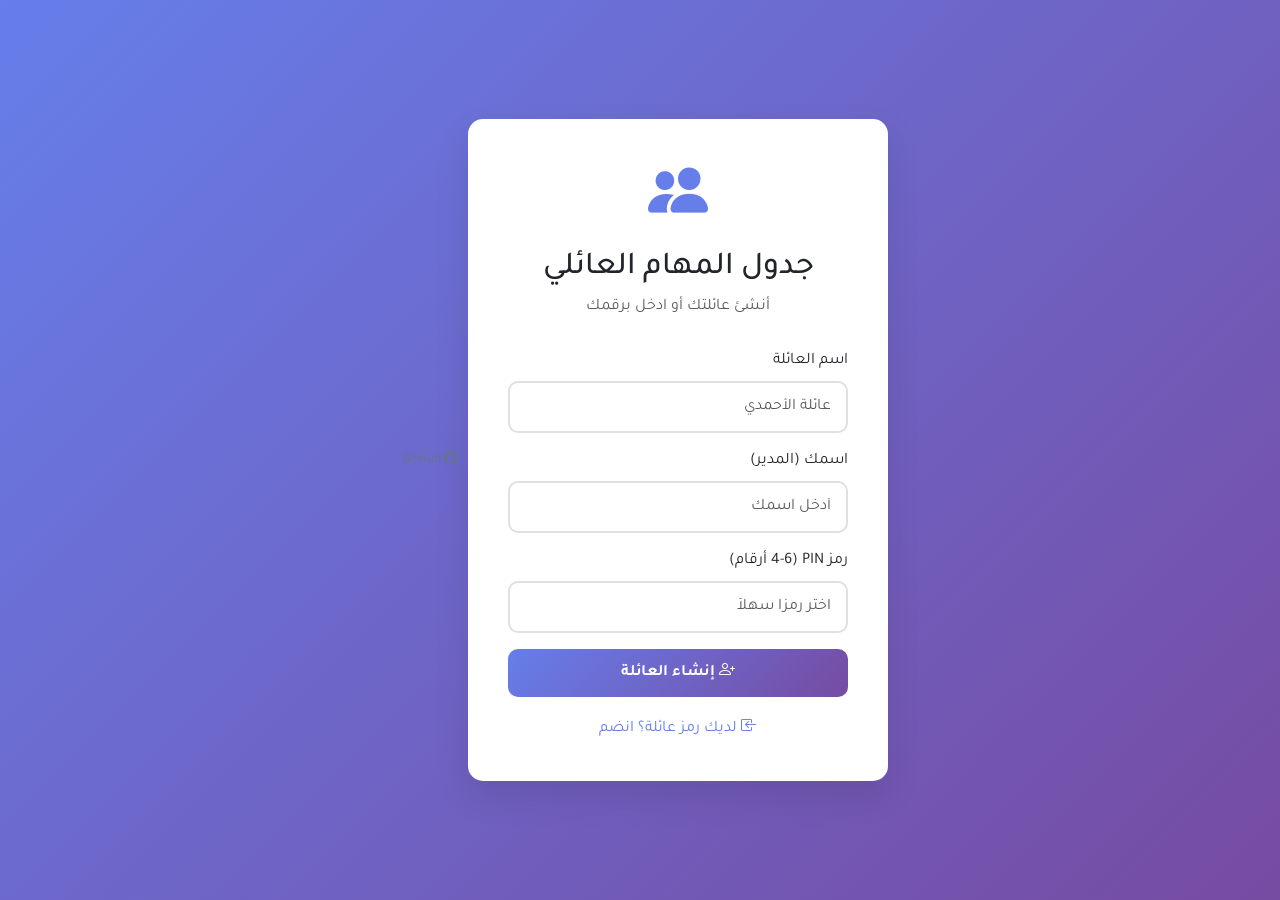
==== app/index.html @ 552e5fe5 "Initial release" ====
<!DOCTYPE html>
<html lang="ar" dir="rtl">
<head>
    <meta charset="UTF-8">
    <meta name="viewport" content="width=device-width, initial-scale=1.0">
    <title>جدول المهام العائلي - V6</title>
    <link rel="manifest" href="../manifest.json">
    <meta name="theme-color" content="#0d6efd">
    <link href="libs/tajawal.css" rel="stylesheet">
    <link href="libs/bootstrap.min.css" rel="stylesheet">
    <link href="libs/bootstrap-icons.css" rel="stylesheet">
    <link href="styles.css" rel="stylesheet">
    <style>
        .header-extra-link { color: rgba(255,255,255,0.7); text-decoration: none; font-size: 0.8rem; margin-left: 8px; }
        .header-extra-link:hover { color: white; }
        .footer-links { text-align: center; padding: 8px 0; font-size: 0.8rem; }
        .footer-links a { color: #94a3b8; text-decoration: none; margin: 0 8px; }
        .footer-links a:hover { color: #6366f1; text-decoration: underline; }
    </style>
</head>
<body>
    <!-- ==================== MAIN SCHEDULE VIEW ==================== -->
    <div class="dashboard-container" id="mainView">
        <header class="dashboard-header">
            <div class="header-content">
                <div class="header-left">
                    <h1><i class="bi bi-calendar-check"></i> جدول المهام العائلي</h1>
                    <div id="syncIndicator" class="sync-indicator"><span class="sync-dot" title="متصل"></span></div>
                </div>
                <div class="header-right">
                    <div class="date-selectors">
                        <select id="monthSelect" class="form-select">
                            <option value="0">يناير</option><option value="1">فبراير</option><option value="2">مارس</option>
                            <option value="3">أبريل</option><option value="4">مايو</option><option value="5">يونيو</option>
                            <option value="6">يوليو</option><option value="7">أغسطس</option><option value="8">سبتمبر</option>
                            <option value="9">أكتوبر</option><option value="10">نوفمبر</option><option value="11">ديسمبر</option>
                        </select>
                        <select id="yearSelect" class="form-select"></select>
                    </div>
                    <button class="btn btn-outline-light btn-sm ms-2" id="btnOpenSettings" title="الإعدادات">
                        <i class="bi bi-gear"></i>
                    </button>
                    <button class="btn btn-outline-light btn-sm ms-1" onclick="logout()" title="تسجيل الخروج">
                        <i class="bi bi-box-arrow-left"></i>
                    </button>
                    <a href="https://github.com/Alihkhawaher/task-schedule" target="_blank" rel="noopener" class="header-extra-link" title="GitHub"><i class="bi bi-github"></i></a>
                    <a href="#" class="header-extra-link" id="installHeaderLink" style="display:none;" onclick="installPWA(); return false;" title="تثبيت التطبيق"><i class="bi bi-download"></i></a>
                </div>
            </div>
        </header>

        <div class="dashboard-content">
            <div class="stats-bar">
                <div class="stat-item"><div class="stat-icon-wrap green"><i class="bi bi-trophy"></i></div><div><div class="stat-value" id="totalRewards">0 ريال</div><div class="stat-label">المكافآت</div></div></div>
                <div class="stat-item"><div class="stat-icon-wrap red"><i class="bi bi-exclamation-triangle"></i></div><div><div class="stat-value" id="activePunishments">0</div><div class="stat-label">العقوبات</div></div></div>
                <div class="stat-item"><div class="stat-icon-wrap blue"><i class="bi bi-percent"></i></div><div><div class="stat-value" id="averageCompletion">0%</div><div class="stat-label">متوسط الإنجاز</div></div></div>
                <div class="stat-item"><div class="stat-icon-wrap yellow"><i class="bi bi-calendar-week"></i></div><div><div class="stat-value" id="currentWeek">1</div><div class="stat-label">الأسبوع الحالي</div></div></div>
            </div>
            <div class="control-panel"><div class="control-buttons">
                <button class="btn" onclick="showStatistics()"><i class="bi bi-bar-chart"></i> الإحصائيات</button>
                <button class="btn" onclick="showRewards()"><i class="bi bi-trophy"></i> المكافآت</button>
                <button class="btn" onclick="showPunishments()"><i class="bi bi-exclamation-triangle"></i> العقوبات</button>
                <button class="btn" onclick="showShareDevice()" style="border-color:var(--primary);color:var(--primary);"><i class="bi bi-qr-code"></i> مشاركة الجهاز</button>
            </div></div>
            <div class="icon-legend">
                <div class="icon-legend-item"><svg width="18" height="18" viewBox="0 0 22 22"><circle cx="11" cy="11" r="10" fill="#10b981"/><path d="M7 11l3 3 5-5" stroke="white" stroke-width="2" fill="none" stroke-linecap="round" stroke-linejoin="round"/></svg> ممتاز</div>
                <div class="icon-legend-item"><svg width="18" height="18" viewBox="0 0 22 22"><circle cx="11" cy="11" r="10" fill="#34d399"/><circle cx="11" cy="11" r="6" fill="white"/><circle cx="11" cy="11" r="3" fill="#34d399"/></svg> جيد جداً</div>
                <div class="icon-legend-item"><svg width="18" height="18" viewBox="0 0 22 22"><circle cx="11" cy="11" r="10" fill="#fbbf24"/><path d="M11 5 A6 6 0 0 1 11 17" fill="white" opacity="0.5"/><circle cx="11" cy="11" r="3" fill="white"/></svg> جيد</div>
                <div class="icon-legend-item"><svg width="18" height="18" viewBox="0 0 22 22"><circle cx="11" cy="11" r="10" fill="#f97316" opacity="0.8"/><circle cx="11" cy="11" r="7" fill="white" opacity="0.4"/><circle cx="11" cy="11" r="4" fill="#f97316"/></svg> ضعيف</div>
                <div class="icon-legend-item"><svg width="18" height="18" viewBox="0 0 22 22"><circle cx="11" cy="11" r="10" fill="#ef4444" opacity="0.6"/><circle cx="11" cy="11" r="10" fill="none" stroke="#ef4444" stroke-width="1.5" stroke-dasharray="4 3"/></svg> مقبول</div>
                <div class="icon-legend-item"><svg width="18" height="18" viewBox="0 0 22 22"><circle cx="11" cy="11" r="10" fill="none" stroke="#cbd5e1" stroke-width="1.5" stroke-dasharray="3 3"/><circle cx="11" cy="11" r="3" fill="#e2e8f0"/></svg> لم يُنجز</div>
            </div>
            <div class="task-legend-container"><div class="task-legend" id="taskLegend"></div></div>

            <div class="table-container">
                <div class="table-wrapper">
                    <table id="taskTable" class="task-table"><thead></thead><tbody></tbody></table>
                </div>
            </div>
        </div>

        <!-- Statistics Modal -->
        <div class="modal fade" id="statisticsModal" tabindex="-1"><div class="modal-dialog modal-lg"><div class="modal-content">
            <div class="modal-header"><h5 class="modal-title">إحصائيات التقدم</h5><button type="button" class="btn-close" data-bs-dismiss="modal"></button></div>
            <div class="modal-body">
                <div class="stats-row">
                    <div class="stat-card success"><div class="stat-icon"><i class="bi bi-trophy"></i></div><div class="stat-content"><div class="stat-value" id="totalRewards">0 ريال</div><div class="stat-label">المكافآت</div></div></div>
                    <div class="stat-card warning"><div class="stat-icon"><i class="bi bi-exclamation-triangle"></i></div><div class="stat-content"><div class="stat-value" id="activePunishments">0</div><div class="stat-label">العقوبات</div></div></div>
                    <div class="stat-card info"><div class="stat-icon"><i class="bi bi-percent"></i></div><div class="stat-content"><div class="stat-value" id="averageCompletion">0%</div><div class="stat-label">متوسط الإنجاز</div></div></div>
                    <div class="stat-card primary"><div class="stat-icon"><i class="bi bi-calendar-week"></i></div><div class="stat-content"><div class="stat-value" id="currentWeek">1</div><div class="stat-label">الأسبوع الحالي</div></div></div>
                </div>
                <div class="chart-section mt-4"><canvas id="progressChart"></canvas></div>
            </div>
        </div></div></div>

        <!-- Rewards Modal -->
        <div class="modal fade" id="rewardsModal" tabindex="-1"><div class="modal-dialog modal-lg"><div class="modal-content">
            <div class="modal-header"><h5 class="modal-title"><i class="bi bi-gift"></i> المكافآت</h5><button type="button" class="btn-close" data-bs-dismiss="modal"></button></div>
            <div class="modal-body"><div class="table-responsive"><table class="table table-striped"><thead><tr><th>الاسم</th><th>الفترة</th><th>النسبة</th><th>المكافأة</th></tr></thead><tbody id="rewardsTableBody"></tbody></table></div></div>
        </div></div></div>

        <!-- Punishments Modal -->
        <div class="modal fade" id="punishmentsModal" tabindex="-1"><div class="modal-dialog modal-lg"><div class="modal-content">
            <div class="modal-header"><h5 class="modal-title"><i class="bi bi-x-circle"></i> العقوبات</h5><button type="button" class="btn-close" data-bs-dismiss="modal"></button></div>
            <div class="modal-body"><div class="table-responsive"><table class="table table-striped"><thead><tr><th>الاسم</th><th>النسبة</th><th>العقوبة</th><th>الحالة</th></tr></thead><tbody id="punishmentsTableBody"></tbody></table></div></div>
        </div></div></div>

        <!-- Share Device Modal -->
        <div class="modal fade" id="shareDeviceModal" tabindex="-1"><div class="modal-dialog"><div class="modal-content">
            <div class="modal-header"><h5 class="modal-title"><i class="bi bi-qr-code"></i> مشاركة الجهاز</h5><button type="button" class="btn-close" data-bs-dismiss="modal"></button></div>
            <div class="modal-body text-center">
                <p class="text-muted mb-3">امسح هذا الرمز من جهاز آخر للاتصال مباشرة</p>
                <div id="shareQRCode" style="margin:0 auto;max-width:250px;"></div>
                <div class="mt-3">
                    <small class="text-muted">أو انسخ الرابط:</small>
                    <div class="input-group mt-2">
                        <input type="text" class="form-control" id="shareLink" readonly style="direction:ltr;text-align:left;font-size:0.8rem;">
                        <button class="btn btn-outline-primary" onclick="copyShareLink()"><i class="bi bi-clipboard"></i></button>
                    </div>
                </div>
                <div class="mt-3">
                    <button class="btn btn-success btn-sm" onclick="shareViaWhatsApp()"><i class="bi bi-whatsapp"></i> مشاركة عبر واتساب</button>
                </div>
            </div>
        </div></div></div>

        <!-- Task Completion Modal -->
        <div class="modal fade" id="taskCompletionModal" tabindex="-1"><div class="modal-dialog"><div class="modal-content">
            <div class="modal-header"><h5 class="modal-title">إكمال المهام</h5><button type="button" class="btn-close" data-bs-dismiss="modal"></button></div>
            <div class="modal-body">
                <h6 id="modalDate"></h6><h4 id="modalUser"></h4>
                <ul id="modalTaskList" class="list-group"></ul>
                <button class="btn btn-primary w-100 mt-3" onclick="$('#taskCompletionModal').modal('hide')">
                    <i class="bi bi-check-lg"></i> تم
                </button>
            </div>
        </div></div></div>
    </div>

    <!-- ==================== SETTINGS OVERLAY ==================== -->
    <div class="settings-overlay" id="settingsOverlay">
        <div class="settings-panel">
            <header class="settings-header">
                <button class="btn btn-link settings-back" id="btnCloseSettings">
                    <i class="bi bi-x-lg"></i>
                </button>
                <h3 class="settings-title">الإعدادات</h3>
            </header>

            <div class="settings-body">
                <!-- User Management -->
                <div class="settings-section" id="userManagement">
                    <h3><i class="bi bi-people"></i> إدارة المستخدمين</h3>
                    <p class="text-muted mb-3"><i class="bi bi-info-circle"></i> الرمز الشخصي (PIN) يتحقق من هوية كل فرد</p>
                    <div class="row g-2">
                        <div class="col-12 col-md-5"><input type="text" class="form-control" id="userName" placeholder="اسم المستخدم"></div>
                        <div class="col-12 col-md-3"><input type="password" class="form-control" id="userPin" placeholder="PIN (4-6 أرقام)" maxlength="6" inputmode="numeric"></div>
                        <div class="col-12 col-md-4"><button class="btn btn-primary w-100" onclick="addUser()"><i class="bi bi-plus-circle"></i> إضافة مستخدم</button></div>
                    </div>
                    <div class="table-responsive mt-3">
                        <table class="table table-striped"><thead><tr><th>الاسم</th><th>الرمز</th><th>الإجراءات</th></tr></thead><tbody id="usersTable"></tbody></table>
                    </div>
                </div>

                <!-- Task Management -->
                <div class="settings-section" id="taskManagement">
                    <h3><i class="bi bi-list-task"></i> إدارة المهام</h3>
                    <div class="row g-2">
                        <div class="col-12 col-md-4"><input type="text" class="form-control" id="taskName" placeholder="اسم المهمة"></div>
                        <div class="col-6 col-md-3"><input type="color" class="form-control form-control-color" id="taskColor" value="#3498db"></div>
                        <div class="col-6 col-md-5"><button class="btn btn-primary w-100" onclick="addTask()"><i class="bi bi-plus-circle"></i> إضافة مهمة</button></div>
                    </div>
                    <div class="table-responsive mt-3">
                        <table class="table table-striped"><thead><tr><th>المهمة</th><th>اللون</th><th>الإجراءات</th></tr></thead><tbody id="tasksTable"></tbody></table>
                    </div>
                </div>

                <!-- Device Name & Connected Devices -->
                <div class="settings-section">
                    <h3><i class="bi bi-phone"></i> الأجهزة المتصلة</h3>
                    <div class="row g-2 mb-3">
                        <div class="col-12 col-md-8">
                            <input type="text" class="form-control" id="deviceNameInput" placeholder="اسم هذا الجهاز (مثال: هاتف الأب)">
                        </div>
                        <div class="col-12 col-md-4">
                            <button class="btn btn-primary w-100" onclick="saveDeviceName()"><i class="bi bi-check-lg"></i> حفظ الاسم</button>
                        </div>
                        <div class="col-12"><small class="text-muted">يظهر للأجهزة الأخرى عند الاتصال</small></div>
                    </div>
                    <div id="connectedDevicesList">
                        <p class="text-muted">جاري تحميل الأجهزة...</p>
                    </div>
                </div>

                <!-- Schedule Settings -->
                <div class="settings-section">
                    <h3><i class="bi bi-sliders"></i> إعدادات الجدول</h3>
                    <div class="row g-2">
                        <div class="col-12 col-md-6">
                            <label for="gracePeriod" class="form-label">فترة صلاحية PIN (دقائق)</label>
                            <input type="number" class="form-control" id="gracePeriod" min="1" max="10" value="1">
                            <small class="text-muted">بعد إدخال PIN، لن يُطلب مرة أخرى خلال هذه الفترة</small>
                        </div>
                        <div class="col-12 col-md-6">
                            <label for="startDate" class="form-label">تاريخ بداية الجدول</label>
                            <input type="date" class="form-control" id="startDate">
                            <small class="text-muted">الأيام قبل هذا التاريخ لن تُحسب في الإحصائيات</small>
                        </div>
                    </div>
                    <button class="btn btn-primary mt-3" onclick="saveScheduleSettings()">
                        <i class="bi bi-save"></i> حفظ الإعدادات
                    </button>
                </div>

                <!-- Rewards & Punishments Config -->
                <div class="settings-section">
                    <h3><i class="bi bi-trophy"></i> المكافآت والعقوبات</h3>

                    <h6 class="mt-3 mb-2"><i class="bi bi-calendar-week"></i> مكافأة الأسبوع</h6>
                    <div class="row g-2 mb-3">
                        <div class="col-12">
                            <label class="form-label">مبلغ المكافأة الأسبوعية (ريال)</label>
                            <input type="number" class="form-control" id="weeklyRewardAmount" min="0" step="10">
                        </div>
                    </div>

                    <h6 class="mt-3 mb-2"><i class="bi bi-calendar-month"></i> مكافأة الشهر</h6>
                    <div class="row g-2 mb-3">
                        <div class="col-12">
                            <label class="form-label">مبلغ المكافأة الشهرية (ريال)</label>
                            <input type="number" class="form-control" id="monthlyRewardAmount" min="0" step="50">
                        </div>
                    </div>

                    <h6 class="mt-3 mb-2"><i class="bi bi-exclamation-circle"></i> عتبات العقوبات</h6>
                    <div id="punishmentThresholds"></div>
                    <button class="btn btn-sm btn-outline-primary mt-2" onclick="addPunishmentThreshold()">
                        <i class="bi bi-plus"></i> إضافة عتبة
                    </button>

                    <button class="btn btn-primary mt-3 w-100" onclick="saveRewardSettings()">
                        <i class="bi bi-save"></i> حفظ إعدادات المكافآت والعقوبات
                    </button>
                </div>

                <!-- Data Management -->
                <div class="settings-section">
                    <h3><i class="bi bi-database"></i> إدارة البيانات</h3>
                    <div class="d-flex gap-2 flex-wrap">
                        <button class="btn btn-danger" onclick="resetData()"><i class="bi bi-arrow-clockwise"></i> إعادة تعيين البيانات</button>
                    </div>
                    <small class="text-muted d-block mt-2">حذف جميع التقييمات والمكافآت (المهام والمستخدمين يظلون)</small>
                </div>
            </div>
        </div>
        <div class="settings-backdrop" id="settingsBackdrop"></div>
    </div>

    <!-- Libraries -->
    <script src="libs/bootstrap.bundle.min.js"></script>
    <script src="libs/jquery-3.7.0.min.js"></script>
    <script src="libs/chart.umd.min.js"></script>
    <script src="libs/moment.min.js"></script>
    <script src="libs/moment-ar.min.js"></script>
    <script src="libs/gun.js"></script>
    <script src="libs/sweetalert2.all.min.js"></script>
    <script src="libs/qrcode.min.js"></script>
    <script src="libs/trystero-bundle.js"></script>
    <script src="p2p.js?v=5"></script>
    <script src="app.js?v=10"></script>
    <script src="config.js?v=10"></script>
    <!-- PWA Install -->
    <script>
    let deferredPrompt = null;
    window.addEventListener('beforeinstallprompt', (e) => {
        e.preventDefault();
        deferredPrompt = e;
        document.getElementById('installHeaderLink').style.display = 'inline';
    });
    function installPWA() {
        if (!deferredPrompt) return;
        deferredPrompt.prompt();
        deferredPrompt.userChoice.then((result) => {
            if (result.outcome === 'accepted') {
                document.getElementById('installHeaderLink').style.display = 'none';
            }
            deferredPrompt = null;
        });
    }
    window.addEventListener('appinstalled', () => {
        document.getElementById('installHeaderLink').style.display = 'none';
        deferredPrompt = null;
    });
    </script>
</body>
</html>
---- app/libs/tajawal.css ----
/* Tajawal Arabic Font — Local */
@font-face {
  font-family: 'Tajawal';
  font-style: normal;
  font-weight: 300;
  font-display: swap;
  src: url(./fonts/tajawal-300.ttf) format('truetype');
}
@font-face {
  font-family: 'Tajawal';
  font-style: normal;
  font-weight: 400;
  font-display: swap;
  src: url(./fonts/tajawal-400.ttf) format('truetype');
}
@font-face {
  font-family: 'Tajawal';
  font-style: normal;
  font-weight: 500;
  font-display: swap;
  src: url(./fonts/tajawal-500.ttf) format('truetype');
}
@font-face {
  font-family: 'Tajawal';
  font-style: normal;
  font-weight: 700;
  font-display: swap;
  src: url(./fonts/tajawal-700.ttf) format('truetype');
}
@font-face {
  font-family: 'Tajawal';
  font-style: normal;
  font-weight: 800;
  font-display: swap;
  src: url(./fonts/tajawal-800.ttf) format('truetype');
}
---- app/styles.css ----
/* V6 Task Schedule Styles — Tajawal Font */
:root {
    --primary: #6366f1;
    --primary-light: #818cf8;
    --primary-dark: #4f46e5;
    --success: #10b981;
    --warning: #f59e0b;
    --danger: #ef4444;
    --bg: #f1f5f9;
    --card: #ffffff;
    --text: #1e293b;
    --text-muted: #64748b;
    --border: #e2e8f0;
}
* { box-sizing: border-box; }
body {
    margin: 0;
    font-family: 'Tajawal', sans-serif;
    background: var(--bg);
    color: var(--text);
    overflow-x: hidden;
}
body.settings-open { overflow: hidden; }

/* ==================== HEADER ==================== */
.dashboard-container { max-width: 100%; min-height: 100vh; }
.dashboard-header {
    background: linear-gradient(135deg, var(--primary) 0%, #8b5cf6 100%);
    color: white;
    padding: 14px 20px;
    position: sticky;
    top: 0;
    z-index: 100;
    box-shadow: 0 4px 20px rgba(99, 102, 241, 0.3);
}
.header-content {
    display: flex;
    justify-content: space-between;
    align-items: center;
    flex-wrap: wrap;
    gap: 8px;
}
.header-left {
    display: flex;
    align-items: center;
    gap: 10px;
}
.header-left h1 {
    font-size: 1.15rem;
    margin: 0;
    font-weight: 700;
}
.header-right {
    display: flex;
    align-items: center;
    gap: 6px;
    flex-wrap: wrap;
}
.date-selectors { display: flex; gap: 4px; }
.date-selectors .form-select {
    width: auto;
    min-width: 90px;
    border-radius: 8px;
    font-family: 'Tajawal', sans-serif;
    font-size: 0.85rem;
    padding: 4px 8px;
    background: rgba(255,255,255,0.15);
    border: 1px solid rgba(255,255,255,0.2);
    color: white;
}
.date-selectors .form-select option { color: var(--text); background: white; }
.sync-indicator { font-size: 1.1rem; }
.sync-dot { width: 8px; height: 8px; background: #34d399; border-radius: 50%; display: inline-block; animation: pulse 2s infinite; }
@keyframes pulse { 0%, 100% { opacity: 1; } 50% { opacity: 0.4; } }

/* ==================== DASHBOARD CONTENT ==================== */
.dashboard-content { padding: 16px; max-width: 1200px; margin: 0 auto; }

/* ==================== STATS BAR ==================== */
.stats-bar {
    display: grid;
    grid-template-columns: repeat(4, 1fr);
    gap: 12px;
    margin-bottom: 16px;
}
.stat-item {
    background: var(--card);
    border-radius: 14px;
    padding: 16px;
    display: flex;
    align-items: center;
    gap: 12px;
    box-shadow: 0 1px 3px rgba(0,0,0,0.04);
}
.stat-icon-wrap {
    width: 44px;
    height: 44px;
    border-radius: 12px;
    display: flex;
    align-items: center;
    justify-content: center;
    font-size: 1.3rem;
}
.stat-icon-wrap.green { background: #ecfdf5; color: var(--success); }
.stat-icon-wrap.yellow { background: #fffbeb; color: var(--warning); }
.stat-icon-wrap.blue { background: #eef2ff; color: var(--primary); }
.stat-icon-wrap.red { background: #fef2f2; color: var(--danger); }
.stat-value { font-size: 1.3rem; font-weight: 700; }
.stat-label { font-size: 0.75rem; color: var(--text-muted); }

/* ==================== QUICK ACTIONS ==================== */
.control-panel { margin-bottom: 16px; }
.control-buttons {
    display: flex;
    gap: 8px;
    flex-wrap: wrap;
}
.control-buttons .btn {
    display: flex;
    align-items: center;
    gap: 6px;
    padding: 8px 16px;
    border-radius: 12px;
    border: 1px solid var(--border);
    background: var(--card);
    color: var(--text);
    font-family: 'Tajawal', sans-serif;
    font-weight: 500;
    font-size: 0.85rem;
    transition: all 0.2s;
}
.control-buttons .btn:hover {
    border-color: var(--primary);
    color: var(--primary);
    box-shadow: 0 2px 8px rgba(99,102,241,0.1);
}

/* ==================== ICON LEGEND ==================== */
.icon-legend {
    display: flex;
    gap: 12px;
    margin-bottom: 16px;
    flex-wrap: wrap;
    padding: 10px 14px;
    background: var(--card);
    border-radius: 12px;
    box-shadow: 0 1px 3px rgba(0,0,0,0.04);
}
.icon-legend-item {
    display: flex;
    align-items: center;
    gap: 6px;
    font-size: 0.75rem;
    color: var(--text-muted);
}
.icon-legend-item svg { flex-shrink: 0; }

/* ==================== TASK LEGEND ==================== */
.task-legend-container { margin-bottom: 16px; }
.task-legend {
    display: flex;
    flex-wrap: wrap;
    gap: 6px;
}
.legend-item {
    display: flex;
    align-items: center;
    gap: 6px;
    padding: 5px 14px;
    border-radius: 20px;
    font-size: 0.8rem;
    font-weight: 500;
    font-family: 'Tajawal', sans-serif;
}

/* ==================== SCHEDULE TABLE ==================== */
.table-container {
    overflow: hidden;
    border-radius: 16px;
    background: var(--card);
    box-shadow: 0 1px 3px rgba(0,0,0,0.04), 0 4px 12px rgba(0,0,0,0.03);
}
.table-wrapper {
    overflow-x: auto;
    max-height: 65vh;
    overflow-y: auto;
}
.task-table { width: 100%; border-collapse: collapse; }
.task-table thead { position: sticky; top: 0; z-index: 10; }
.task-table th {
    background: #f8fafc;
    padding: 12px 16px;
    text-align: center;
    font-size: 0.85rem;
    font-weight: 600;
    color: var(--text-muted);
    border-bottom: 2px solid var(--border);
    white-space: nowrap;
    font-family: 'Tajawal', sans-serif;
}
.task-table th.name-header { min-width: 80px; }
.task-table td {
    padding: 10px 16px;
    text-align: center;
    border-bottom: 1px solid #f1f5f9;
    transition: background 0.15s;
    font-family: 'Tajawal', sans-serif;
}

/* Date column */
.date-cell-wrap {
    display: flex;
    align-items: center;
    gap: 8px;
}
.date-num {
    font-weight: 700;
    font-size: 1rem;
    min-width: 24px;
    text-align: center;
    color: var(--text);
}
.date-name {
    font-weight: 500;
    font-size: 0.78rem;
    color: var(--text-muted);
    min-width: 50px;
    text-align: right;
}
.date-col-cell {
    font-size: 0.85rem;
    min-width: 120px;
    text-align: right;
}

/* Week header */
.week-header {
    background: #f0f0ff;
    font-weight: 700;
    color: var(--primary);
    text-align: center;
    font-size: 0.75rem;
    letter-spacing: 0.5px;
}

/* Status cells */
.status-cell {
    cursor: pointer;
    border-radius: 8px;
    transition: all 0.2s;
}
.status-cell:hover { transform: scale(1.15); }
.status-cell svg { display: block; margin: 0 auto; }

/* Completion colors */
.cell-100 { background: #ecfdf5; }
.cell-80 { background: #f0fdf4; }
.cell-60 { background: #fffbeb; }
.cell-40 { background: #fef3c7; }
.cell-20 { background: #fef2f2; }
.cell-0 { background: transparent; }

/* Today highlight */
.current-day td { background: #fef3c7; }
.current-day td.date-col-cell { background: #fde68a; border-right: 3px solid var(--warning); }
.current-day .date-num { color: #92400e; font-size: 1.1rem; }
.current-day .date-name { color: #b45309; font-weight: 700; }

/* Before start */
.before-start { opacity: 0.3; cursor: default; }

/* ==================== STATISTICS MODAL ==================== */
.stats-row {
    display: grid;
    grid-template-columns: repeat(auto-fit, minmax(180px, 1fr));
    gap: 12px;
}
.stat-card {
    display: flex;
    align-items: center;
    gap: 12px;
    padding: 16px;
    border-radius: 10px;
    background: #f8f9fa;
}
.stat-card.success { border-right: 4px solid var(--success); }
.stat-card.warning { border-right: 4px solid var(--warning); }
.stat-card.info { border-right: 4px solid var(--primary); }
.stat-card.primary { border-right: 4px solid var(--primary); }
.stat-icon { font-size: 1.8rem; }
.chart-section { padding: 10px 0; }
.task-color-preview {
    width: 18px;
    height: 18px;
    border-radius: 50%;
    display: inline-block;
    border: 1px solid var(--border);
}

/* ==================== SETTINGS OVERLAY ==================== */
.settings-overlay {
    position: fixed;
    top: 0; right: 0; bottom: 0; left: 0;
    z-index: 1050;
    pointer-events: none;
    opacity: 0;
    transition: opacity 0.3s ease;
}
.settings-overlay.active { pointer-events: auto; opacity: 1; }

.settings-backdrop {
    position: absolute;
    top: 0; right: 0; bottom: 0; left: 0;
    background: rgba(0,0,0,0.4);
    opacity: 0;
    transition: opacity 0.3s ease;
}
.settings-overlay.active .settings-backdrop { opacity: 1; }

.settings-panel {
    position: absolute;
    top: 0; right: 0; bottom: 0;
    width: 100%;
    max-width: 480px;
    background: var(--bg);
    transform: translateX(100%);
    transition: transform 0.3s cubic-bezier(0.4, 0, 0.2, 1);
    display: flex;
    flex-direction: column;
    z-index: 1;
    box-shadow: -4px 0 30px rgba(0,0,0,0.15);
}
.settings-overlay.active .settings-panel { transform: translateX(0); }

.settings-header {
    background: linear-gradient(135deg, var(--primary) 0%, #8b5cf6 100%);
    color: white;
    padding: 14px 20px;
    display: flex;
    align-items: center;
    gap: 12px;
    flex-shrink: 0;
}
.settings-title {
    margin: 0;
    font-size: 1.1rem;
    font-weight: 600;
    flex: 1;
}
.settings-back {
    color: white !important;
    text-decoration: none !important;
    font-size: 1.1rem;
    font-weight: 700;
    display: flex;
    align-items: center;
    gap: 6px;
    font-family: 'Tajawal', sans-serif;
}
.settings-back:hover { color: #e8e8e8 !important; }

.settings-body {
    flex: 1;
    overflow-y: auto;
    padding: 20px;
    -webkit-overflow-scrolling: touch;
}

.settings-section {
    background: var(--card);
    border-radius: 14px;
    padding: 20px;
    margin-bottom: 14px;
    box-shadow: 0 1px 3px rgba(0,0,0,0.04);
}
.settings-section h3 {
    color: var(--text);
    margin-bottom: 16px;
    padding-bottom: 12px;
    border-bottom: 1px solid var(--border);
    font-size: 0.95rem;
    font-weight: 700;
    font-family: 'Tajawal', sans-serif;
    display: flex;
    align-items: center;
    gap: 10px;
}
.settings-section .form-control,
.settings-section .form-select {
    font-family: 'Tajawal', sans-serif;
    font-size: 0.9rem;
    border-radius: 10px;
    border: 1.5px solid var(--border);
}
.settings-section .form-control:focus {
    border-color: var(--primary);
    box-shadow: 0 0 0 0.2rem rgba(99,102,241,0.15);
}
.settings-section .btn {
    font-family: 'Tajawal', sans-serif;
    font-weight: 500;
    border-radius: 10px;
}
.settings-section .table {
    font-family: 'Tajawal', sans-serif;
    font-size: 0.85rem;
}
.settings-section .text-muted { font-size: 0.8rem; }

/* ==================== RESPONSIVE ==================== */
@media (max-width: 768px) {
    .header-content { flex-direction: column; align-items: stretch; }
    .header-left { justify-content: space-between; }
    .header-left h1 { font-size: 1rem; }
    .header-right { justify-content: space-between; width: 100%; }
    .date-selectors .form-select { min-width: 80px; font-size: 0.8rem; }
    .stats-bar { grid-template-columns: 1fr 1fr; }
    .stat-item { padding: 12px; }
    .stat-value { font-size: 1.1rem; }
    .table-wrapper { max-height: 60vh; }
    .status-cell svg { width: 28px; height: 28px; }
    .date-num { font-size: 0.9rem; }
    .date-name { font-size: 0.7rem; }
    .settings-panel { max-width: 100%; }
}
@media (max-width: 480px) {
    .dashboard-header { padding: 10px 12px; }
    .header-left h1 { font-size: 0.9rem; }
    .dashboard-content { padding: 10px; }
    .stats-bar { grid-template-columns: 1fr; }
    .control-buttons { gap: 4px; }
    .control-buttons .btn { font-size: 0.75rem; padding: 6px 10px; }
    .settings-section { padding: 14px; }
}
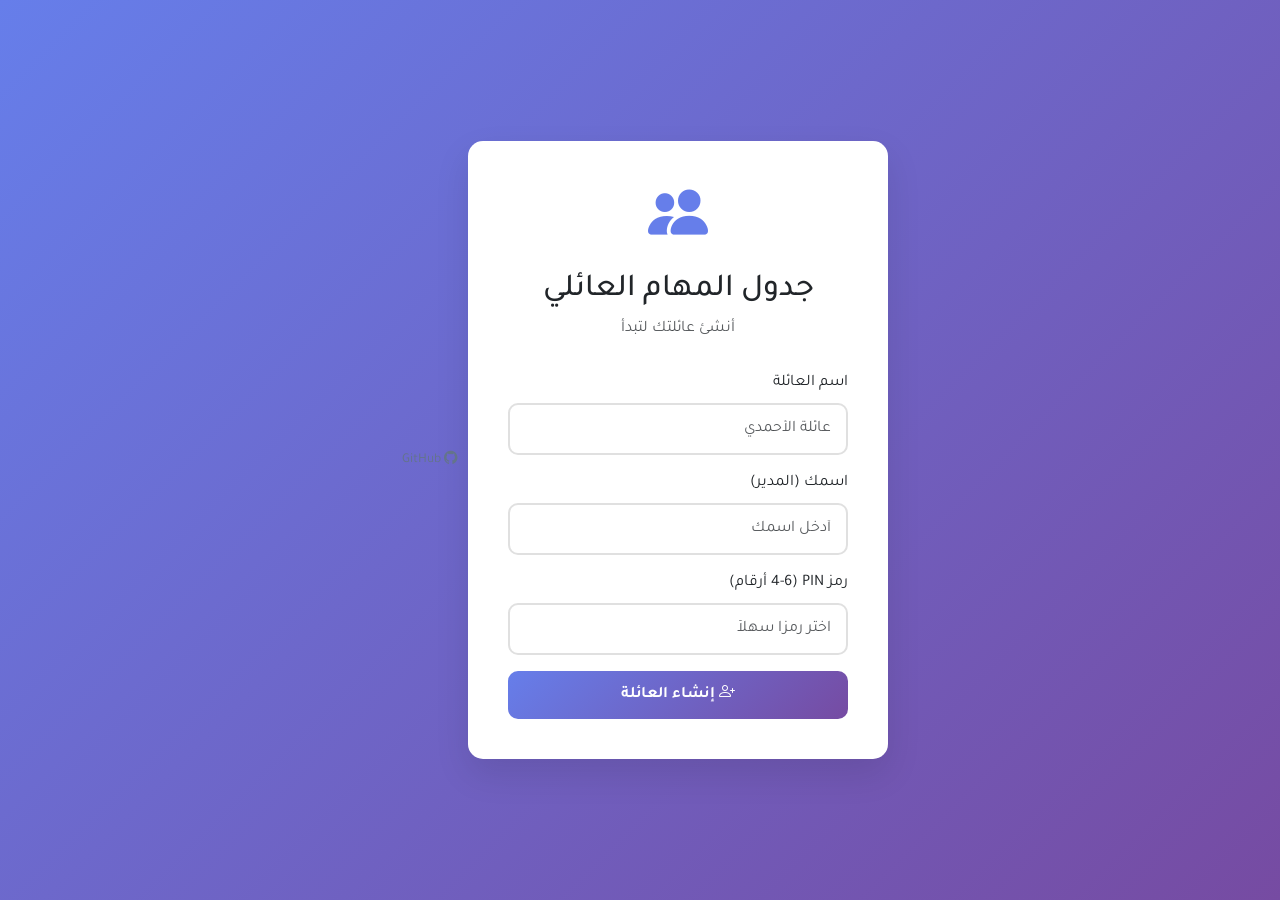
==== commit b6a724f2: "feat: simplify connection flow, add export/import, share behind admin PIN - Remove Join/Login/Forgot" ====
--- a/app/index.html
+++ b/app/index.html
@@ -16,6 +16,10 @@
         .footer-links { text-align: center; padding: 8px 0; font-size: 0.8rem; }
         .footer-links a { color: #94a3b8; text-decoration: none; margin: 0 8px; }
         .footer-links a:hover { color: #6366f1; text-decoration: underline; }
+        .join-request-card { background: #fef3c7; border: 1px solid #fcd34d; border-radius: 10px; padding: 12px; margin-bottom: 8px; }
+        .join-request-card .request-info { font-weight: 600; }
+        .join-request-card .request-time { color: #94a3b8; font-size: 0.8rem; }
+        .join-requests-badge { position: absolute; top: -4px; right: -4px; width: 18px; height: 18px; border-radius: 50%; background: #ef4444; color: white; font-size: 0.7rem; display: flex; align-items: center; justify-content: center; display: none; }
     </style>
 </head>
 <body>
@@ -37,8 +41,9 @@
                         </select>
                         <select id="yearSelect" class="form-select"></select>
                     </div>
-                    <button class="btn btn-outline-light btn-sm ms-2" id="btnOpenSettings" title="الإعدادات">
+                    <button class="btn btn-outline-light btn-sm ms-2" id="btnOpenSettings" title="الإعدادات" style="position:relative;">
                         <i class="bi bi-gear"></i>
+                        <span class="join-requests-badge" id="joinRequestsBadge">0</span>
                     </button>
                     <button class="btn btn-outline-light btn-sm ms-1" onclick="logout()" title="تسجيل الخروج">
                         <i class="bi bi-box-arrow-left"></i>
@@ -60,7 +65,6 @@
                 <button class="btn" onclick="showStatistics()"><i class="bi bi-bar-chart"></i> الإحصائيات</button>
                 <button class="btn" onclick="showRewards()"><i class="bi bi-trophy"></i> المكافآت</button>
                 <button class="btn" onclick="showPunishments()"><i class="bi bi-exclamation-triangle"></i> العقوبات</button>
-                <button class="btn" onclick="showShareDevice()" style="border-color:var(--primary);color:var(--primary);"><i class="bi bi-qr-code"></i> مشاركة الجهاز</button>
             </div></div>
             <div class="icon-legend">
                 <div class="icon-legend-item"><svg width="18" height="18" viewBox="0 0 22 22"><circle cx="11" cy="11" r="10" fill="#10b981"/><path d="M7 11l3 3 5-5" stroke="white" stroke-width="2" fill="none" stroke-linecap="round" stroke-linejoin="round"/></svg> ممتاز</div>
@@ -105,25 +109,6 @@
             <div class="modal-body"><div class="table-responsive"><table class="table table-striped"><thead><tr><th>الاسم</th><th>النسبة</th><th>العقوبة</th><th>الحالة</th></tr></thead><tbody id="punishmentsTableBody"></tbody></table></div></div>
         </div></div></div>
 
-        <!-- Share Device Modal -->
-        <div class="modal fade" id="shareDeviceModal" tabindex="-1"><div class="modal-dialog"><div class="modal-content">
-            <div class="modal-header"><h5 class="modal-title"><i class="bi bi-qr-code"></i> مشاركة الجهاز</h5><button type="button" class="btn-close" data-bs-dismiss="modal"></button></div>
-            <div class="modal-body text-center">
-                <p class="text-muted mb-3">امسح هذا الرمز من جهاز آخر للاتصال مباشرة</p>
-                <div id="shareQRCode" style="margin:0 auto;max-width:250px;"></div>
-                <div class="mt-3">
-                    <small class="text-muted">أو انسخ الرابط:</small>
-                    <div class="input-group mt-2">
-                        <input type="text" class="form-control" id="shareLink" readonly style="direction:ltr;text-align:left;font-size:0.8rem;">
-                        <button class="btn btn-outline-primary" onclick="copyShareLink()"><i class="bi bi-clipboard"></i></button>
-                    </div>
-                </div>
-                <div class="mt-3">
-                    <button class="btn btn-success btn-sm" onclick="shareViaWhatsApp()"><i class="bi bi-whatsapp"></i> مشاركة عبر واتساب</button>
-                </div>
-            </div>
-        </div></div></div>
-
         <!-- Task Completion Modal -->
         <div class="modal fade" id="taskCompletionModal" tabindex="-1"><div class="modal-dialog"><div class="modal-content">
             <div class="modal-header"><h5 class="modal-title">إكمال المهام</h5><button type="button" class="btn-close" data-bs-dismiss="modal"></button></div>
@@ -151,7 +136,7 @@
                 <!-- User Management -->
                 <div class="settings-section" id="userManagement">
                     <h3><i class="bi bi-people"></i> إدارة المستخدمين</h3>
-                    <p class="text-muted mb-3"><i class="bi bi-info-circle"></i> الرمز الشخصي (PIN) يتحقق من هوية كل فرد</p>
+                    <p class="text-muted mb-3"><i class="bi bi-info-circle"></i> الرمز الشخصي (PIN) يتحقق من هوية كل فرد عند تسجيل المهام</p>
                     <div class="row g-2">
                         <div class="col-12 col-md-5"><input type="text" class="form-control" id="userName" placeholder="اسم المستخدم"></div>
                         <div class="col-12 col-md-3"><input type="password" class="form-control" id="userPin" placeholder="PIN (4-6 أرقام)" maxlength="6" inputmode="numeric"></div>
@@ -175,12 +160,29 @@
                     </div>
                 </div>
 
+                <!-- Share Device + Connection Requests -->
+                <div class="settings-section" id="shareDeviceSection">
+                    <h3><i class="bi bi-qr-code"></i> مشاركة الجهاز</h3>
+                    <p class="text-muted mb-3">امسح الرمز من جهاز آخر أو أرسل الرابط ل加入 العائلة</p>
+                    <div id="shareQRCode" class="text-center mb-3" style="max-width:250px;margin:0 auto;"></div>
+                    <div class="input-group mb-3">
+                        <input type="text" class="form-control" id="shareLink" readonly style="direction:ltr;text-align:left;font-size:0.8rem;">
+                        <button class="btn btn-outline-primary" onclick="copyShareLink()"><i class="bi bi-clipboard"></i></button>
+                        <button class="btn btn-outline-success" onclick="shareViaWhatsApp()"><i class="bi bi-whatsapp"></i></button>
+                    </div>
+
+                    <h6 class="mt-4 mb-2"><i class="bi bi-person-plus"></i> طلبات الانضمام</h6>
+                    <div id="joinRequestsList">
+                        <p class="text-muted"><small>لا توجد طلبات حالياً</small></p>
+                    </div>
+                </div>
+
                 <!-- Device Name & Connected Devices -->
                 <div class="settings-section">
                     <h3><i class="bi bi-phone"></i> الأجهزة المتصلة</h3>
                     <div class="row g-2 mb-3">
                         <div class="col-12 col-md-8">
-                            <input type="text" class="form-control" id="deviceNameInput" placeholder="اسم هذا الجهاز (مثال: هاتف الأب)">
+                            <input type="text" class="form-control" id="deviceNameInput" placeholder="اسم هذا الجهاز (مثال: تابلت غرفة الجلوس)">
                         </div>
                         <div class="col-12 col-md-4">
                             <button class="btn btn-primary w-100" onclick="saveDeviceName()"><i class="bi bi-check-lg"></i> حفظ الاسم</button>
@@ -247,9 +249,18 @@
                 <div class="settings-section">
                     <h3><i class="bi bi-database"></i> إدارة البيانات</h3>
                     <div class="d-flex gap-2 flex-wrap">
-                        <button class="btn btn-danger" onclick="resetData()"><i class="bi bi-arrow-clockwise"></i> إعادة تعيين البيانات</button>
-                    </div>
-                    <small class="text-muted d-block mt-2">حذف جميع التقييمات والمكافآت (المهام والمستخدمين يظلون)</small>
+                        <button class="btn btn-primary" onclick="exportData()">
+                            <i class="bi bi-download"></i> تصدير البيانات
+                        </button>
+                        <label class="btn btn-outline-primary mb-0" style="cursor:pointer;">
+                            <i class="bi bi-upload"></i> استيراد البيانات
+                            <input type="file" accept=".json" style="display:none;" onchange="importData(event)">
+                        </label>
+                        <button class="btn btn-danger" onclick="resetData()">
+                            <i class="bi bi-arrow-clockwise"></i> إعادة تعيين
+                        </button>
+                    </div>
+                    <small class="text-muted d-block mt-2">تصدير/استيراد جميع البيانات (المستخدمين، المهام، التقييمات، المكافآت)</small>
                 </div>
             </div>
         </div>
@@ -267,8 +278,8 @@
     <script src="libs/qrcode.min.js"></script>
     <script src="libs/trystero-bundle.js"></script>
     <script src="p2p.js?v=5"></script>
-    <script src="app.js?v=10"></script>
-    <script src="config.js?v=10"></script>
+    <script src="app.js?v=11"></script>
+    <script src="config.js?v=11"></script>
     <!-- PWA Install -->
     <script>
     let deferredPrompt = null;
@@ -293,4 +304,4 @@
     });
     </script>
 </body>
-</html>
+</html>
